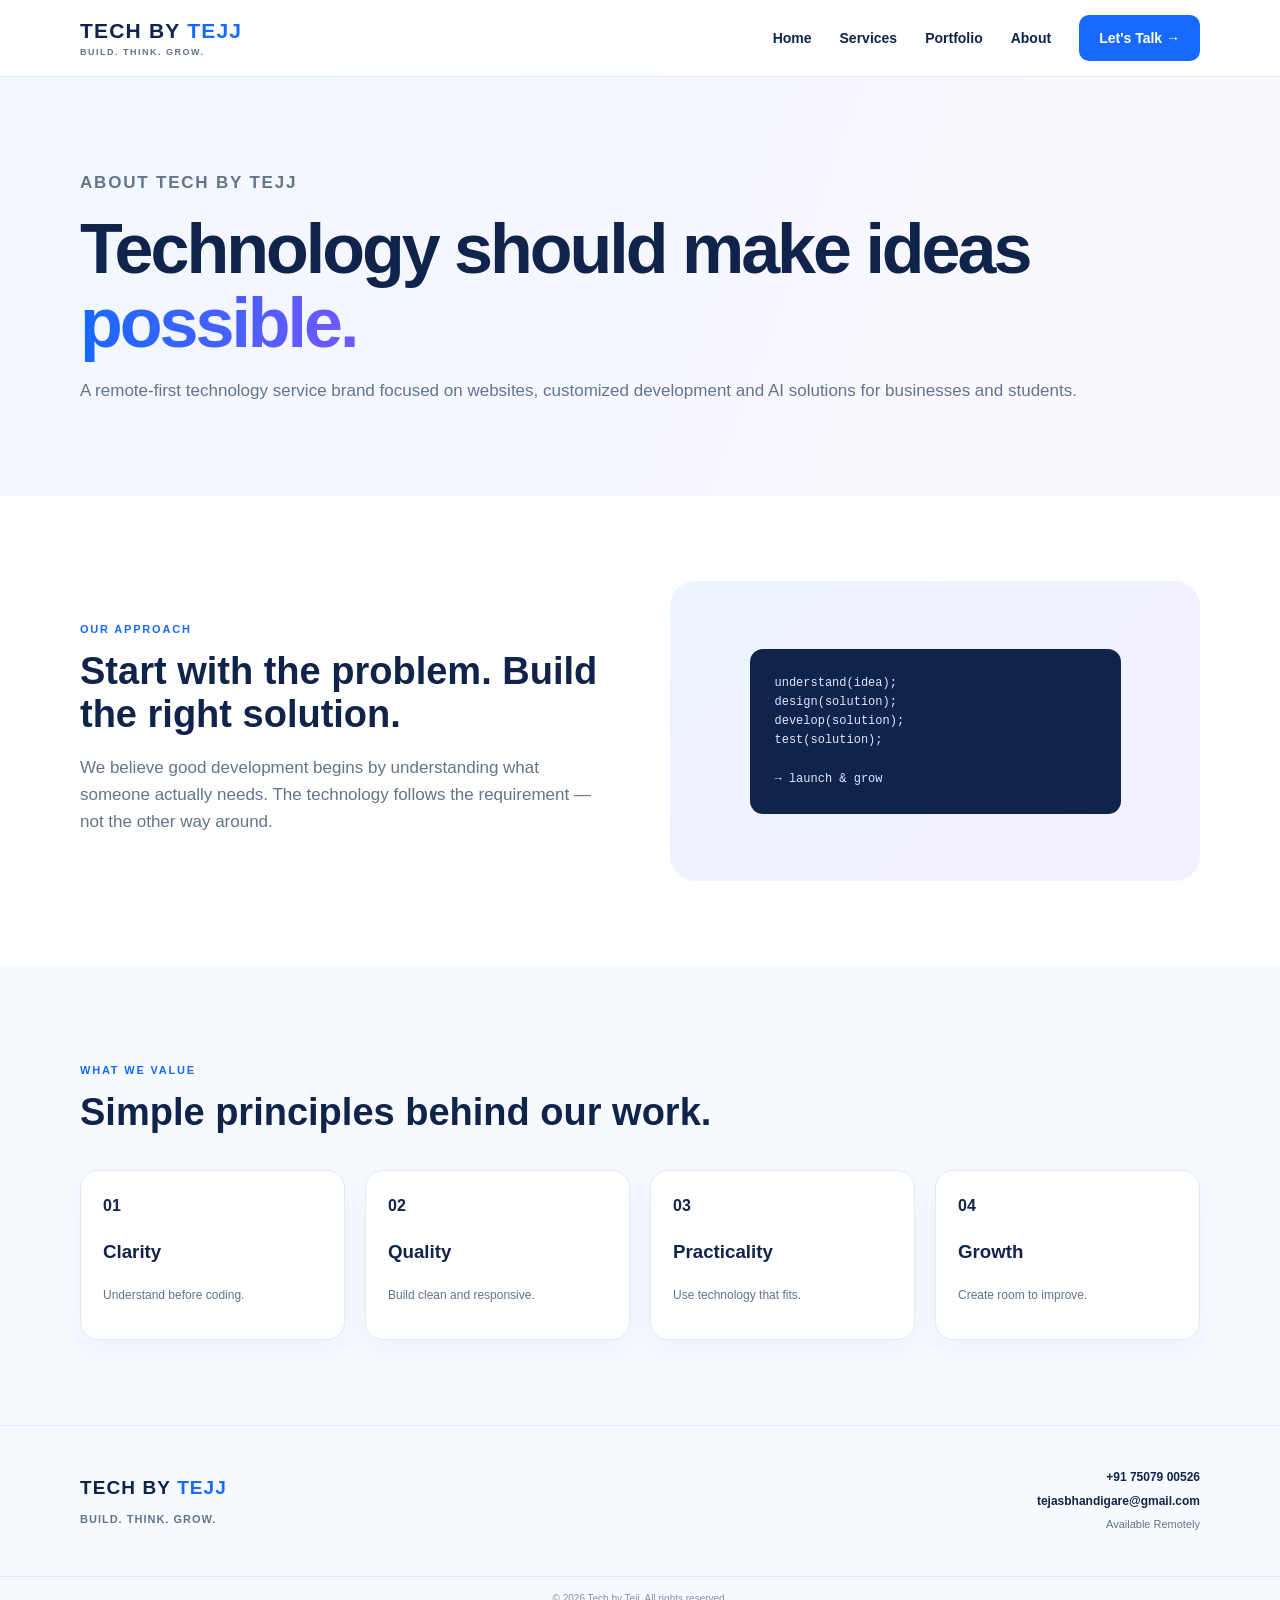
==== about.html @ 1bf809b0 "chnages" ====
<!doctype html>
<html>

<head>
    <meta charset="utf-8">
    <meta name="viewport" content="width=device-width,initial-scale=1">
    <meta name="description" content="Tech by Tejj — Build. Think. Grow.">
    <title>About — Tech by Tejj</title>
    <link rel="stylesheet" href="css/style.css">
</head>

<body>
    <header class="nav-wrap">
        <nav class="nav container"><a class="brand" href="index.html">
    <span class="brand-name">
        TECH BY <span>TEJJ</span>
    </span>
    <small>Build. Think. Grow.</small>
</a><button class="menu">☰</button>
            <div class="nav-links"><a href="index.html">Home</a><a href="services.html">Services</a><a
                    href="portfolio.html">Portfolio</a><a href="about.html">About</a><a class="nav-cta"
                    href="contact.html">Let's Talk →</a></div>
        </nav>
    </header>
    <main>
        <section class="page-hero">
            <div class="container">
                <p class="eyebrow">ABOUT TECH BY TEJJ</p>
                <h1>Technology should make ideas <span class="gradient">possible.</span></h1>
                <p>A remote-first technology service brand focused on websites, customized development and AI solutions
                    for businesses and students.</p>
            </div>
        </section>
        <section class="section">
            <div class="container split">
                <div>
                    <p class="eyebrow">OUR APPROACH</p>
                    <h2>Start with the problem. Build the right solution.</h2>
                    <p class="muted">We believe good development begins by understanding what someone actually needs.
                        The technology follows the requirement — not the other way around.</p>
                </div>
                <div class="code-art">
                    <div class="code">
                        understand(idea);<br>design(solution);<br>develop(solution);<br>test(solution);<br><br>→ launch
                        & grow</div>
                </div>
            </div>
        </section>
        <section class="section soft">
            <div class="container">
                <div class="head">
                    <p class="eyebrow">WHAT WE VALUE</p>
                    <h2>Simple principles behind our work.</h2>
                </div>
                <div class="values">
                    <div class="value"><b>01</b>
                        <h3>Clarity</h3>
                        <p>Understand before coding.</p>
                    </div>
                    <div class="value"><b>02</b>
                        <h3>Quality</h3>
                        <p>Build clean and responsive.</p>
                    </div>
                    <div class="value"><b>03</b>
                        <h3>Practicality</h3>
                        <p>Use technology that fits.</p>
                    </div>
                    <div class="value"><b>04</b>
                        <h3>Growth</h3>
                        <p>Create room to improve.</p>
                    </div>
                </div>
            </div>
        </section>
    </main>


   <footer class="site-footer">
    <div class="container footer-content">

        <div class="footer-brand">
            <div class="footer-name">TECH BY <span>TEJJ</span></div>
            <p>Build. Think. Grow.</p>
        </div>

        <div class="footer-contact">
            <a href="tel:+917507900526">+91 75079 00526</a>
            <a href="mailto:tejasbhandigare@gmail.com">
                tejasbhandigare@gmail.com
            </a>
            <span>Available Remotely</span>
        </div>

    </div>

    <div class="footer-bottom">
        <div class="container">
            <p>© 2026 Tech by Tejj. All rights reserved.</p>
        </div>
    </div>
</footer>

    <script src="js/main.js"></script>
</body>

</html>
---- css/style.css ----
* {
    box-sizing: border-box
}

body {
    margin: 0;
    font-family: Arial, sans-serif;
    color: #10244b;
    background: #fff;
    line-height: 1.6
}

a {
    text-decoration: none;
    color: inherit
}

.container {
    width: min(1120px, 92%);
    margin: auto
}

.nav-wrap {
    position: sticky;
    top: 0;
    z-index: 10;
    background: #fff;
    border-bottom: 1px solid #e5ebf4
}

.nav {
    height: 76px;
    display: flex;
    align-items: center;
    justify-content: space-between
}

.brand {
    display: inline-flex;
    flex-direction: column;
    align-items: flex-start;
    text-decoration: none;
    line-height: 1;
}

.brand-name {
    font-family: "Inter", "Segoe UI", Arial, sans-serif;
    font-size: 21px;
    font-weight: 800;
    letter-spacing: 1.2px;
    color: #10244b;
    white-space: nowrap;
}

.brand-name span {
    color: #1769ff;
}

.brand small {
    margin-top: 7px;
    font-family: "Inter", "Segoe UI", Arial, sans-serif;
    font-size: 9px;
    font-weight: 600;
    letter-spacing: 1.5px;
    color: #64748b;
    text-transform: uppercase;
}

.nav-links {
    display: flex;
    gap: 28px;
    align-items: center;
    font-size: 14px;
    font-weight: 700
}

.nav-links a:hover {
    color: #1769ff
}

.nav-cta,
.btn.primary {
    background: #1769ff;
    color: white;
    padding: 12px 20px;
    border-radius: 10px
}

.menu {
    display: none;
    border: 0;
    background: none;
    font-size: 24px
}

.hero {
    padding: 90px 0;
    background: radial-gradient(circle at 85% 20%, #eaf2ff, transparent 30%), #fff
}

.hero-grid,
.split,
.contact-grid {
    display: grid;
    grid-template-columns: 1fr 1fr;
    gap: 60px;
    align-items: center
}

.eyebrow {
    color: #1769ff;
    font-size: 11px;
    font-weight: 900;
    letter-spacing: 1.8px
}

.hero h1,
.page-hero h1 {
    font-size: clamp(44px, 6vw, 70px);
    line-height: 1.05;
    letter-spacing: -3px;
    margin: 12px 0
}

.gradient {
    background: linear-gradient(90deg, #1769ff, #7357ff);
    -webkit-background-clip: text;
    color: transparent
}

.hero p,
.page-hero p,
.muted {
    color: #64748b;
    font-size: 17px
}

.actions {
    display: flex;
    gap: 12px;
    margin: 28px 0
}

.btn {
    display: inline-block;
    padding: 13px 20px;
    border-radius: 10px;
    font-weight: 800;
    font-size: 13px;
    border: 1px solid #ccd8e8
}

.btn.secondary {
    background: white
}

.visual {
    height: 400px;
    position: relative;
    background: linear-gradient(135deg, #edf5ff, #f5efff);
    border-radius: 28px
}

.browser {
    position: absolute;
    top: 60px;
    left: 8%;
    width: 82%;
    height: 255px;
    background: white;
    border-radius: 15px;
    box-shadow: 0 20px 50px #234b7a18;
    padding: 25px
}

.browser h3 {
    font-size: 28px;
    margin: 25px 0 5px
}

.browser p {
    font-size: 11px
}

.browser button {
    background: #1769ff;
    color: white;
    border: 0;
    padding: 8px 12px;
    border-radius: 6px
}

.float {
    position: absolute;
    background: #fff;
    padding: 12px;
    border-radius: 10px;
    box-shadow: 0 12px 30px #234b7a20;
    font-size: 11px;
    font-weight: bold
}

.f1 {
    right: 0;
    top: 35px
}

.f2 {
    left: 0;
    bottom: 35px
}

.f3 {
    right: 25px;
    bottom: 10px
}

.section {
    padding: 85px 0
}

.soft {
    background: #f7faff
}

.head {
    max-width: 700px;
    margin-bottom: 35px
}

.head h2,
.split h2,
.cta h2 {
    font-size: 38px;
    line-height: 1.15;
    margin: 5px 0 12px
}

.paths,
.service-grid,
.portfolio,
.values,
.process {
    display: grid;
    gap: 20px
}

.paths {
    grid-template-columns: repeat(3, 1fr)
}

.path,
.service,
.project,
.value,
.step,
.detail,
.form {
    background: #fff;
    border: 1px solid #e3eaf4;
    border-radius: 18px;
    box-shadow: 0 10px 30px #234b7a0b
}

.path {
    padding: 27px
}

.path-icon {
    font-size: 28px
}

.path h3 {
    margin: 12px 0 5px
}

.path p,
.path li,
.service p,
.project p,
.value p,
.step p,
.detail p {
    font-size: 12px;
    color: #64748b
}

.path ul {
    min-height: 80px
}

.path a {
    color: #1769ff;
    font-size: 12px;
    font-weight: bold
}

.service-grid {
    grid-template-columns: repeat(3, 1fr)
}

.service {
    padding: 22px
}

.service span {
    font-size: 10px;
    color: #1769ff;
    font-weight: 900
}

.benefits {
    display: grid;
    grid-template-columns: 1fr 1fr;
    gap: 18px
}

.benefit {
    display: flex;
    gap: 10px
}

.benefit>span {
    background: #edf4ff;
    color: #1769ff;
    padding: 8px;
    border-radius: 8px;
    height: 32px
}

.benefit small {
    display: block;
    color: #64748b;
    font-size: 10px
}

.code-art {
    height: 300px;
    border-radius: 25px;
    background: linear-gradient(135deg, #edf5ff, #f4efff);
    display: grid;
    place-items: center
}

.code {
    width: 70%;
    padding: 25px;
    background: #10244b;
    color: #dbe8ff;
    border-radius: 13px;
    font-family: monospace;
    font-size: 12px
}

.process {
    grid-template-columns: repeat(5, 1fr)
}

.step {
    padding: 20px
}

.step span {
    color: #1769ff;
    font-weight: 900
}

.cta {
    padding: 45px 50px;
    border-radius: 22px;
    background: linear-gradient(105deg, #1769ff, #7357ff);
    color: #fff;
    display: flex;
    justify-content: space-between;
    align-items: center
}

.cta p {
    color: #e8efff
}

.page-hero {
    padding: 75px 0;
    background: linear-gradient(110deg, #f1f6ff, #fbf9ff)
}

.detail {
    display: grid;
    grid-template-columns: 150px 1fr;
    gap: 30px;
    padding: 30px;
    margin-bottom: 20px
}

.detail-icon {
    height: 125px;
    border-radius: 15px;
    background: #edf5ff;
    display: grid;
    place-items: center;
    font-size: 48px
}

.chips {
    display: flex;
    gap: 7px;
    flex-wrap: wrap;
    margin: 15px 0
}

.chips b {
    font-size: 10px;
    background: #f2f6fb;
    padding: 6px 9px;
    border-radius: 20px;
    color: #536682
}

.portfolio {
    grid-template-columns: repeat(3, 1fr)
}

.project {
    overflow: hidden
}

.project-art {
    height: 200px;
    background: linear-gradient(135deg, #edf5ff, #f2edff);
    display: grid;
    place-items: center
}

.mock {
    width: 78%;
    height: 125px;
    background: white;
    border-radius: 9px;
    padding: 17px;
    box-shadow: 0 10px 25px #234b7a18
}

.mock strong {
    font-size: 15px
}

.mock small {
    display: block;
    color: #64748b;
    font-size: 9px;
    margin: 9px 0
}

.mock button {
    border: 0;
    background: #1769ff;
    color: white;
    padding: 6px 9px;
    border-radius: 5px;
    font-size: 8px
}

.project-body {
    padding: 19px
}

.project-body span {
    font-size: 10px;
    color: #1769ff;
    font-weight: 900
}

.values {
    grid-template-columns: repeat(4, 1fr)
}

.value {
    padding: 22px
}

.contact-grid {
    align-items: start
}

.contact-info {
    display: grid;
    gap: 18px;
    margin-top: 25px
}

.contact-info div {
    display: flex;
    gap: 12px
}

.contact-info span {
    background: #edf4ff;
    padding: 10px;
    border-radius: 9px;
    color: #1769ff
}

.contact-info small {
    display: block;
    color: #64748b
}

.form {
    padding: 28px
}

.form label {
    display: block;
    font-size: 11px;
    font-weight: bold;
    margin-bottom: 15px
}

.form input,
.form select,
.form textarea {
    width: 100%;
    margin-top: 6px;
    padding: 11px;
    border: 1px solid #d4dfec;
    border-radius: 8px;
    font: inherit
}

.form-msg {
    color: #16a978;
    font-size: 11px
}

.center {
    text-align: center
}

.site-footer {
    background: #f7faff;
    border-top: 1px solid #e5ebf4;
    margin-top: 0;
}

.footer-content {
    min-height: 150px;
    padding: 35px 0;
    display: flex;
    justify-content: space-between;
    align-items: center;
    gap: 40px;
}

.footer-brand {
    display: flex;
    flex-direction: column;
}

.footer-name {
    font-family: "Inter", "Segoe UI", Arial, sans-serif;
    font-size: 19px;
    font-weight: 800;
    letter-spacing: 1.1px;
    color: #10244b;
}

.footer-name span {
    color: #1769ff;
}

.footer-brand p {
    margin: 7px 0 0;
    font-size: 11px;
    font-weight: 600;
    letter-spacing: 1px;
    color: #64748b;
    text-transform: uppercase;
}

.footer-contact {
    display: flex;
    flex-direction: column;
    align-items: flex-end;
    gap: 5px;
    font-size: 12px;
}

.footer-contact a {
    color: #10244b;
    font-weight: 700;
}

.footer-contact a:hover {
    color: #1769ff;
}

.footer-contact span {
    color: #64748b;
    font-size: 11px;
}

.footer-bottom {
    border-top: 1px solid #e5ebf4;
}

.footer-bottom .container {
    padding: 14px 0;
}

.footer-bottom p {
    margin: 0;
    text-align: center;
    color: #8491a5;
    font-size: 10px;
}
@media(max-width:800px) {
    .nav-links {
        display: none;
        position: absolute;
        top: 76px;
        left: 0;
        right: 0;
        background: #fff;
        padding: 20px;
        flex-direction: column
    }

    .nav-links.open {
        display: flex
    }

    .menu {
        display: block
    }

    .hero-grid,
    .split,
    .contact-grid {
        grid-template-columns: 1fr
    }

    .paths,
    .service-grid,
    .portfolio,
    .values {
        grid-template-columns: 1fr 1fr
    }

    .process {
        grid-template-columns: 1fr 1fr
    }

    .cta {
        flex-direction: column;
        align-items: flex-start
    }

    .footer {
        flex-direction: column;
        gap: 20px
    }
}

@media(max-width:540px) {

    .paths,
    .service-grid,
    .portfolio,
    .values,
    .process,
    .benefits {
        grid-template-columns: 1fr
    }

    .hero {
        padding: 60px 0
    }

    .actions {
        flex-wrap: wrap
    }

    .hero h1,
    .page-hero h1 {
        font-size: 44px
    }

    .detail {
        grid-template-columns: 1fr
    }

    .visual {
        transform: scale(.9)
    }

    .section {
        padding: 60px 0
    }
}
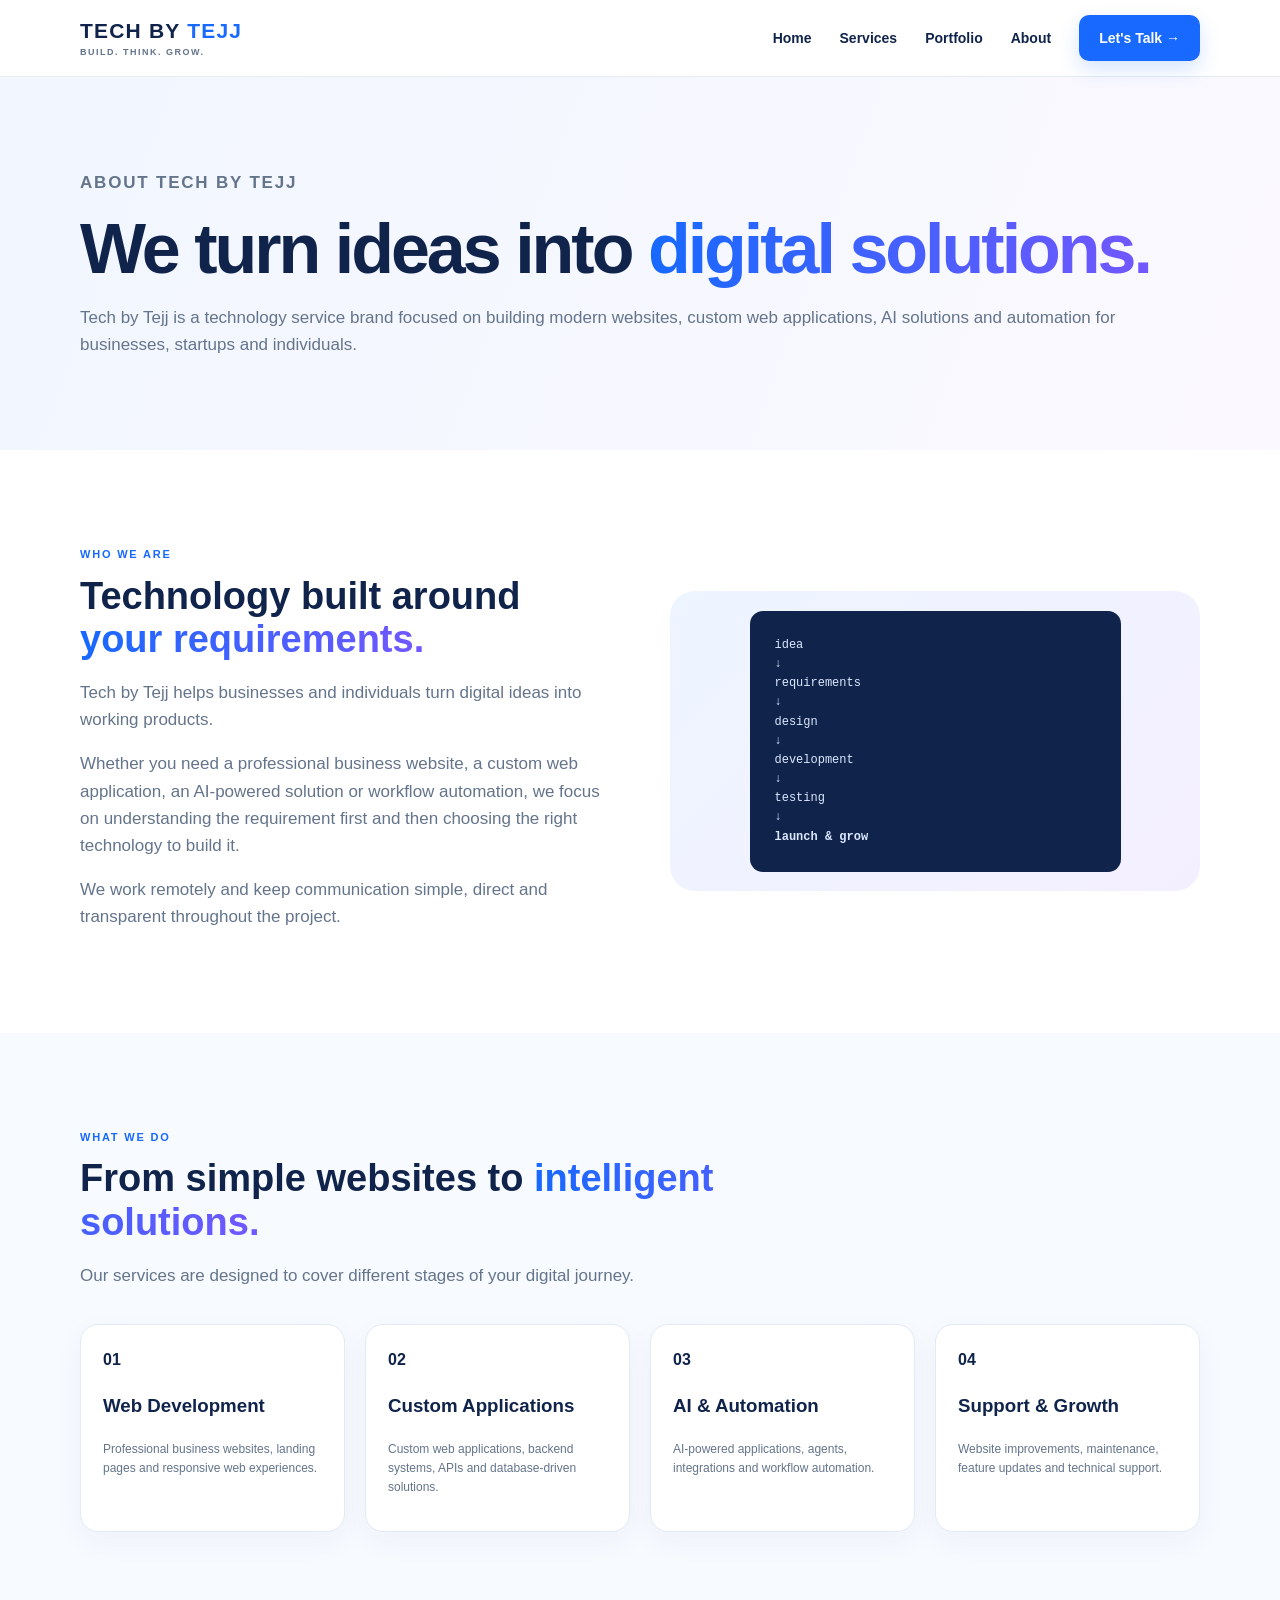
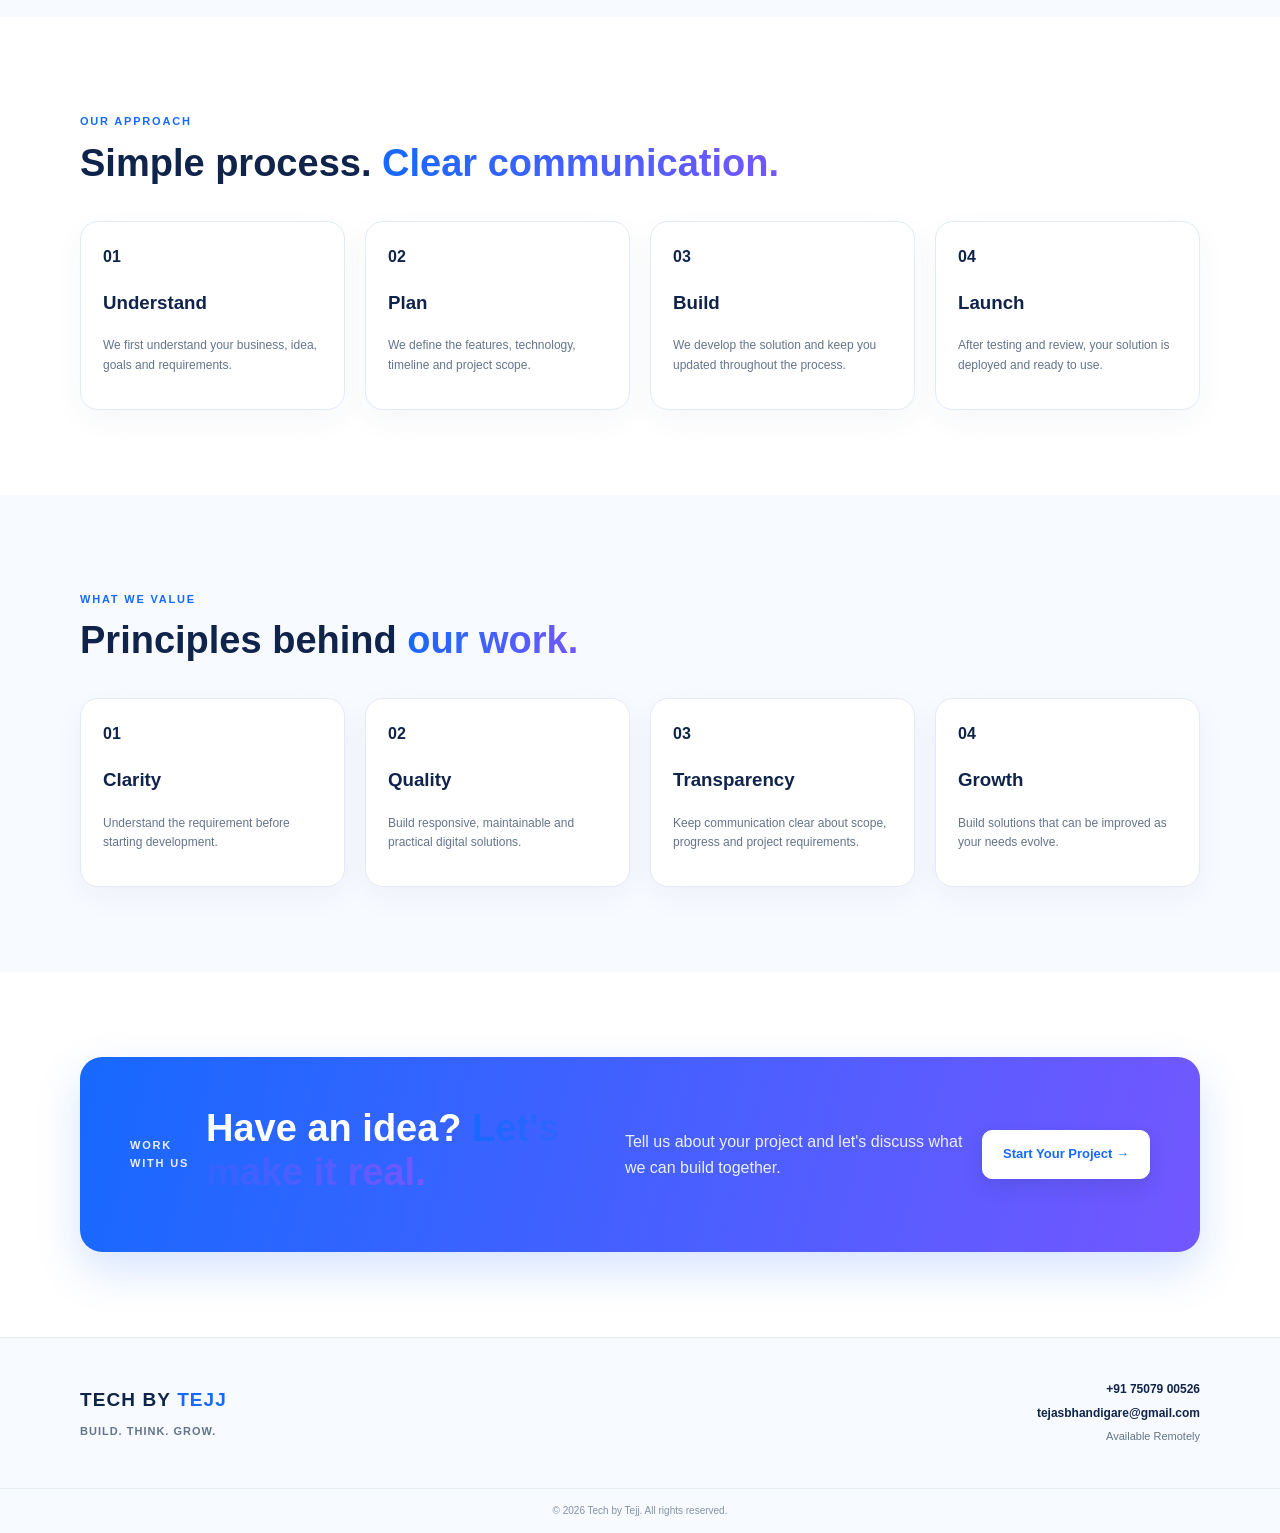
==== commit 1bd53a9f: "updates" ====
--- a/about.html
+++ b/about.html
@@ -1,4 +1,510 @@
 <!doctype html>
+<html lang="en">
+
+<head>
+    <meta charset="utf-8">
+    <meta name="viewport" content="width=device-width,initial-scale=1">
+
+    <meta name="description"
+        content="Learn about Tech by Tejj — a technology service brand building websites, custom web applications, AI solutions and automation for businesses and individuals.">
+
+    <title>About — Tech by Tejj</title>
+
+    <link rel="stylesheet" href="css/style.css">
+</head>
+
+<body>
+
+    <!-- NAVBAR -->
+    <header class="nav-wrap">
+
+        <nav class="nav container">
+
+            <a class="brand" href="index.html">
+
+                <span class="brand-name">
+                    TECH BY <span>TEJJ</span>
+                </span>
+
+                <small>Build. Think. Grow.</small>
+
+            </a>
+
+            <button class="menu">☰</button>
+
+            <div class="nav-links">
+
+                <a href="index.html">Home</a>
+
+                <a href="services.html">Services</a>
+
+                <a href="portfolio.html">Portfolio</a>
+
+                <a href="about.html">About</a>
+
+                <a class="nav-cta" href="contact.html">
+                    Let's Talk →
+                </a>
+
+            </div>
+
+        </nav>
+
+    </header>
+
+
+    <main>
+
+        <!-- HERO -->
+        <section class="page-hero">
+
+            <div class="container">
+
+                <p class="eyebrow">ABOUT TECH BY TEJJ</p>
+
+                <h1>
+                    We turn ideas into
+                    <span class="gradient">digital solutions.</span>
+                </h1>
+
+                <p>
+                    Tech by Tejj is a technology service brand focused on
+                    building modern websites, custom web applications,
+                    AI solutions and automation for businesses,
+                    startups and individuals.
+                </p>
+
+            </div>
+
+        </section>
+
+
+        <!-- WHO WE ARE -->
+        <section class="section">
+
+            <div class="container split">
+
+                <div>
+
+                    <p class="eyebrow">WHO WE ARE</p>
+
+                    <h2>
+                        Technology built around
+                        <span class="gradient">your requirements.</span>
+                    </h2>
+
+                    <p class="muted">
+                        Tech by Tejj helps businesses and individuals
+                        turn digital ideas into working products.
+                    </p>
+
+                    <p class="muted">
+                        Whether you need a professional business website,
+                        a custom web application, an AI-powered solution
+                        or workflow automation, we focus on understanding
+                        the requirement first and then choosing the right
+                        technology to build it.
+                    </p>
+
+                    <p class="muted">
+                        We work remotely and keep communication simple,
+                        direct and transparent throughout the project.
+                    </p>
+
+                </div>
+
+
+                <div class="code-art">
+
+                    <div class="code">
+
+                        idea<br>
+                        ↓<br>
+                        requirements<br>
+                        ↓<br>
+                        design<br>
+                        ↓<br>
+                        development<br>
+                        ↓<br>
+                        testing<br>
+                        ↓<br>
+                        <strong>launch & grow</strong>
+
+                    </div>
+
+                </div>
+
+            </div>
+
+        </section>
+
+
+        <!-- WHAT WE DO -->
+        <section class="section soft">
+
+            <div class="container">
+
+                <div class="head">
+
+                    <div>
+
+                        <p class="eyebrow">WHAT WE DO</p>
+
+                        <h2>
+                            From simple websites to
+                            <span class="gradient">intelligent solutions.</span>
+                        </h2>
+
+                    </div>
+
+                    <p class="muted">
+                        Our services are designed to cover different
+                        stages of your digital journey.
+                    </p>
+
+                </div>
+
+
+                <div class="values">
+
+                    <div class="value">
+
+                        <b>01</b>
+
+                        <h3>Web Development</h3>
+
+                        <p>
+                            Professional business websites,
+                            landing pages and responsive web experiences.
+                        </p>
+
+                    </div>
+
+
+                    <div class="value">
+
+                        <b>02</b>
+
+                        <h3>Custom Applications</h3>
+
+                        <p>
+                            Custom web applications, backend systems,
+                            APIs and database-driven solutions.
+                        </p>
+
+                    </div>
+
+
+                    <div class="value">
+
+                        <b>03</b>
+
+                        <h3>AI & Automation</h3>
+
+                        <p>
+                            AI-powered applications, agents,
+                            integrations and workflow automation.
+                        </p>
+
+                    </div>
+
+
+                    <div class="value">
+
+                        <b>04</b>
+
+                        <h3>Support & Growth</h3>
+
+                        <p>
+                            Website improvements, maintenance,
+                            feature updates and technical support.
+                        </p>
+
+                    </div>
+
+                </div>
+
+            </div>
+
+        </section>
+
+
+        <!-- OUR APPROACH -->
+        <section class="section">
+
+            <div class="container">
+
+                <div class="head">
+
+                    <div>
+
+                        <p class="eyebrow">OUR APPROACH</p>
+
+                        <h2>
+                            Simple process.
+                            <span class="gradient">Clear communication.</span>
+                        </h2>
+
+                    </div>
+
+                </div>
+
+
+                <div class="values">
+
+                    <div class="value">
+
+                        <b>01</b>
+
+                        <h3>Understand</h3>
+
+                        <p>
+                            We first understand your business,
+                            idea, goals and requirements.
+                        </p>
+
+                    </div>
+
+
+                    <div class="value">
+
+                        <b>02</b>
+
+                        <h3>Plan</h3>
+
+                        <p>
+                            We define the features, technology,
+                            timeline and project scope.
+                        </p>
+
+                    </div>
+
+
+                    <div class="value">
+
+                        <b>03</b>
+
+                        <h3>Build</h3>
+
+                        <p>
+                            We develop the solution and keep you
+                            updated throughout the process.
+                        </p>
+
+                    </div>
+
+
+                    <div class="value">
+
+                        <b>04</b>
+
+                        <h3>Launch</h3>
+
+                        <p>
+                            After testing and review, your solution
+                            is deployed and ready to use.
+                        </p>
+
+                    </div>
+
+                </div>
+
+            </div>
+
+        </section>
+
+
+        <!-- VALUES -->
+        <section class="section soft">
+
+            <div class="container">
+
+                <div class="head">
+
+                    <p class="eyebrow">WHAT WE VALUE</p>
+
+                    <h2>
+                        Principles behind
+                        <span class="gradient">our work.</span>
+                    </h2>
+
+                </div>
+
+
+                <div class="values">
+
+                    <div class="value">
+
+                        <b>01</b>
+
+                        <h3>Clarity</h3>
+
+                        <p>
+                            Understand the requirement before
+                            starting development.
+                        </p>
+
+                    </div>
+
+
+                    <div class="value">
+
+                        <b>02</b>
+
+                        <h3>Quality</h3>
+
+                        <p>
+                            Build responsive, maintainable and
+                            practical digital solutions.
+                        </p>
+
+                    </div>
+
+
+                    <div class="value">
+
+                        <b>03</b>
+
+                        <h3>Transparency</h3>
+
+                        <p>
+                            Keep communication clear about scope,
+                            progress and project requirements.
+                        </p>
+
+                    </div>
+
+
+                    <div class="value">
+
+                        <b>04</b>
+
+                        <h3>Growth</h3>
+
+                        <p>
+                            Build solutions that can be improved
+                            as your needs evolve.
+                        </p>
+
+                    </div>
+
+                </div>
+
+            </div>
+
+        </section>
+
+
+        <!-- CTA -->
+        <section class="section">
+
+            <div class="container">
+
+                <div class="cta">
+
+                    <p class="eyebrow">WORK WITH US</p>
+
+                    <h2>
+                        Have an idea?
+                        <span class="gradient">Let's make it real.</span>
+                    </h2>
+
+                    <p>
+                        Tell us about your project and let's discuss
+                        what we can build together.
+                    </p>
+
+                    <a class="btn white" href="contact.html">
+                        Start Your Project →
+                    </a>
+
+                </div>
+
+            </div>
+
+        </section>
+
+    </main>
+
+
+    <!-- FOOTER -->
+    <footer class="site-footer">
+
+        <div class="container footer-content">
+
+            <div class="footer-brand">
+
+                <div class="footer-name">
+                    TECH BY <span>TEJJ</span>
+                </div>
+
+                <p>Build. Think. Grow.</p>
+
+            </div>
+
+
+            <div class="footer-contact">
+
+                <a href="tel:+917507900526">
+                    +91 75079 00526
+                </a>
+
+                <a href="mailto:tejasbhandigare@gmail.com">
+                    tejasbhandigare@gmail.com
+                </a>
+
+                <span>
+                    Available Remotely
+                </span>
+
+            </div>
+
+        </div>
+
+
+        <div class="footer-bottom">
+
+            <div class="container">
+
+                <p>
+                    © 2026 Tech by Tejj. All rights reserved.
+                </p>
+
+            </div>
+
+        </div>
+
+    </footer>
+
+
+    <script src="js/main.js"></script>
+
+</body>
+
+</html>
+
+
+
+
+
+
+
+
+
+
+
+
+
+
+
+
+
+
+
+
+
+
+<!-- <!doctype html>
 <html>
 
 <head>
@@ -103,4 +609,4 @@
     <script src="js/main.js"></script>
 </body>
 
-</html>+</html> -->
--- a/css/style.css
+++ b/css/style.css
@@ -696,4 +696,973 @@
     .section {
         padding: 60px 0
     }
-}+}
+
+
+/* =========================================================
+   CLIENT CONVERSION / CTA / PRICING IMPROVEMENTS
+   ========================================================= */
+
+/* Stronger interactive buttons */
+.btn,
+.nav-cta {
+    transition: transform .2s ease, box-shadow .2s ease, background .2s ease, border-color .2s ease;
+}
+
+.btn:hover,
+.nav-cta:hover {
+    transform: translateY(-2px);
+}
+
+.btn.primary,
+.nav-cta {
+    box-shadow: 0 8px 20px rgba(23, 105, 255, .18);
+}
+
+.btn.primary:hover,
+.nav-cta:hover {
+    background: #0f58df;
+    box-shadow: 0 12px 25px rgba(23, 105, 255, .25);
+}
+
+.btn.secondary:hover {
+    border-color: #1769ff;
+    color: #1769ff;
+    box-shadow: 0 8px 20px rgba(35, 75, 122, .08);
+}
+
+/* WhatsApp CTA */
+.btn.whatsapp,
+.whatsapp-btn {
+    background: #20b958;
+    color: #fff;
+    border-color: #20b958;
+    box-shadow: 0 8px 20px rgba(32, 185, 88, .18);
+}
+
+.btn.whatsapp:hover,
+.whatsapp-btn:hover {
+    background: #159447;
+    border-color: #159447;
+    color: #fff;
+    box-shadow: 0 12px 25px rgba(32, 185, 88, .25);
+}
+
+/* Hero action buttons */
+.actions .btn {
+    min-height: 46px;
+    display: inline-flex;
+    align-items: center;
+    justify-content: center;
+}
+
+/* Pricing section */
+.pricing-grid {
+    display: grid;
+    grid-template-columns: repeat(4, 1fr);
+    gap: 20px;
+    align-items: stretch;
+}
+
+.price-card {
+    position: relative;
+    background: #fff;
+    border: 1px solid #e3eaf4;
+    border-radius: 18px;
+    padding: 27px;
+    box-shadow: 0 10px 30px rgba(35, 75, 122, .06);
+    display: flex;
+    flex-direction: column;
+    transition: transform .2s ease, box-shadow .2s ease, border-color .2s ease;
+}
+
+.price-card:hover {
+    transform: translateY(-5px);
+    border-color: #bcd2f7;
+    box-shadow: 0 18px 40px rgba(35, 75, 122, .11);
+}
+
+.price-card.featured {
+    border: 2px solid #1769ff;
+    box-shadow: 0 15px 40px rgba(23, 105, 255, .14);
+}
+
+.price-badge {
+    position: absolute;
+    top: -12px;
+    right: 20px;
+    background: #1769ff;
+    color: #fff;
+    padding: 5px 10px;
+    border-radius: 20px;
+    font-size: 9px;
+    font-weight: 900;
+    letter-spacing: .8px;
+    text-transform: uppercase;
+}
+
+.price-card h3 {
+    margin: 0 0 6px;
+    font-size: 19px;
+}
+
+.price-card .price {
+    margin: 10px 0 4px;
+    font-size: 30px;
+    font-weight: 900;
+    letter-spacing: -1px;
+    color: #10244b;
+}
+
+.price-card .price small {
+    font-size: 11px;
+    font-weight: 600;
+    color: #64748b;
+    letter-spacing: 0;
+}
+
+.price-card .price-note {
+    margin: 0 0 18px;
+    color: #64748b;
+    font-size: 11px;
+}
+
+.price-card ul {
+    margin: 0 0 22px;
+    padding-left: 18px;
+    color: #536682;
+    font-size: 12px;
+    line-height: 1.8;
+}
+
+.price-card li::marker {
+    color: #1769ff;
+}
+
+.price-card .btn {
+    margin-top: auto;
+    text-align: center;
+}
+
+/* Make CTA more conversion-oriented */
+.cta {
+    box-shadow: 0 18px 45px rgba(23, 105, 255, .18);
+}
+
+.cta .btn.white {
+    color: #1769ff;
+    background: #fff;
+    border-color: #fff;
+    box-shadow: 0 8px 20px rgba(16, 36, 75, .12);
+    white-space: nowrap;
+}
+
+.cta .btn.white:hover {
+    color: #0f58df;
+    transform: translateY(-2px);
+    box-shadow: 0 12px 25px rgba(16, 36, 75, .18);
+}
+
+/* Quick contact / WhatsApp block */
+.quick-contact {
+    margin-top: 20px;
+    padding: 18px;
+    background: #f4fbf6;
+    border: 1px solid #d8f0df;
+    border-radius: 14px;
+}
+
+.quick-contact p {
+    margin: 0 0 10px;
+    color: #536682;
+    font-size: 12px;
+}
+
+.quick-contact .whatsapp-btn {
+    display: inline-flex;
+    align-items: center;
+    justify-content: center;
+}
+
+/* Service cards feel more clickable */
+.service,
+.path,
+.project,
+.value {
+    transition: transform .2s ease, box-shadow .2s ease, border-color .2s ease;
+}
+
+.service:hover,
+.path:hover,
+.project:hover,
+.value:hover {
+    transform: translateY(-3px);
+    border-color: #d0def2;
+    box-shadow: 0 16px 35px rgba(35, 75, 122, .09);
+}
+
+/* Better form CTA */
+.form .btn.primary {
+    width: 100%;
+    text-align: center;
+    cursor: pointer;
+}
+
+/* Better mobile CTA / pricing layout */
+@media(max-width:800px) {
+    .pricing-grid {
+        grid-template-columns: 1fr 1fr;
+    }
+
+    .cta {
+        gap: 22px;
+    }
+
+    .cta .btn.white {
+        white-space: normal;
+    }
+}
+
+@media(max-width:540px) {
+    .pricing-grid {
+        grid-template-columns: 1fr;
+    }
+
+    .price-card.featured {
+        transform: none;
+    }
+
+    .actions .btn {
+        width: 100%;
+    }
+
+    .cta {
+        padding: 32px 24px;
+    }
+
+    .quick-contact .whatsapp-btn {
+        width: 100%;
+    }
+}
+
+
+
+
+
+
+
+
+
+
+
+
+
+
+
+
+
+
+
+
+
+
+
+/* * {
+    box-sizing: border-box
+}
+
+body {
+    margin: 0;
+    font-family: Arial, sans-serif;
+    color: #10244b;
+    background: #fff;
+    line-height: 1.6
+}
+
+a {
+    text-decoration: none;
+    color: inherit
+}
+
+.container {
+    width: min(1120px, 92%);
+    margin: auto
+}
+
+.nav-wrap {
+    position: sticky;
+    top: 0;
+    z-index: 10;
+    background: #fff;
+    border-bottom: 1px solid #e5ebf4
+}
+
+.nav {
+    height: 76px;
+    display: flex;
+    align-items: center;
+    justify-content: space-between
+}
+
+.brand {
+    display: inline-flex;
+    flex-direction: column;
+    align-items: flex-start;
+    text-decoration: none;
+    line-height: 1;
+}
+
+.brand-name {
+    font-family: "Inter", "Segoe UI", Arial, sans-serif;
+    font-size: 21px;
+    font-weight: 800;
+    letter-spacing: 1.2px;
+    color: #10244b;
+    white-space: nowrap;
+}
+
+.brand-name span {
+    color: #1769ff;
+}
+
+.brand small {
+    margin-top: 7px;
+    font-family: "Inter", "Segoe UI", Arial, sans-serif;
+    font-size: 9px;
+    font-weight: 600;
+    letter-spacing: 1.5px;
+    color: #64748b;
+    text-transform: uppercase;
+}
+
+.nav-links {
+    display: flex;
+    gap: 28px;
+    align-items: center;
+    font-size: 14px;
+    font-weight: 700
+}
+
+.nav-links a:hover {
+    color: #1769ff
+}
+
+.nav-cta,
+.btn.primary {
+    background: #1769ff;
+    color: white;
+    padding: 12px 20px;
+    border-radius: 10px
+}
+
+.menu {
+    display: none;
+    border: 0;
+    background: none;
+    font-size: 24px
+}
+
+.hero {
+    padding: 90px 0;
+    background: radial-gradient(circle at 85% 20%, #eaf2ff, transparent 30%), #fff
+}
+
+.hero-grid,
+.split,
+.contact-grid {
+    display: grid;
+    grid-template-columns: 1fr 1fr;
+    gap: 60px;
+    align-items: center
+}
+
+.eyebrow {
+    color: #1769ff;
+    font-size: 11px;
+    font-weight: 900;
+    letter-spacing: 1.8px
+}
+
+.hero h1,
+.page-hero h1 {
+    font-size: clamp(44px, 6vw, 70px);
+    line-height: 1.05;
+    letter-spacing: -3px;
+    margin: 12px 0
+}
+
+.gradient {
+    background: linear-gradient(90deg, #1769ff, #7357ff);
+    -webkit-background-clip: text;
+    color: transparent
+}
+
+.hero p,
+.page-hero p,
+.muted {
+    color: #64748b;
+    font-size: 17px
+}
+
+.actions {
+    display: flex;
+    gap: 12px;
+    margin: 28px 0
+}
+
+.btn {
+    display: inline-block;
+    padding: 13px 20px;
+    border-radius: 10px;
+    font-weight: 800;
+    font-size: 13px;
+    border: 1px solid #ccd8e8
+}
+
+.btn.secondary {
+    background: white
+}
+
+.visual {
+    height: 400px;
+    position: relative;
+    background: linear-gradient(135deg, #edf5ff, #f5efff);
+    border-radius: 28px
+}
+
+.browser {
+    position: absolute;
+    top: 60px;
+    left: 8%;
+    width: 82%;
+    height: 255px;
+    background: white;
+    border-radius: 15px;
+    box-shadow: 0 20px 50px #234b7a18;
+    padding: 25px
+}
+
+.browser h3 {
+    font-size: 28px;
+    margin: 25px 0 5px
+}
+
+.browser p {
+    font-size: 11px
+}
+
+.browser button {
+    background: #1769ff;
+    color: white;
+    border: 0;
+    padding: 8px 12px;
+    border-radius: 6px
+}
+
+.float {
+    position: absolute;
+    background: #fff;
+    padding: 12px;
+    border-radius: 10px;
+    box-shadow: 0 12px 30px #234b7a20;
+    font-size: 11px;
+    font-weight: bold
+}
+
+.f1 {
+    right: 0;
+    top: 35px
+}
+
+.f2 {
+    left: 0;
+    bottom: 35px
+}
+
+.f3 {
+    right: 25px;
+    bottom: 10px
+}
+
+.section {
+    padding: 85px 0
+}
+
+.soft {
+    background: #f7faff
+}
+
+.head {
+    max-width: 700px;
+    margin-bottom: 35px
+}
+
+.head h2,
+.split h2,
+.cta h2 {
+    font-size: 38px;
+    line-height: 1.15;
+    margin: 5px 0 12px
+}
+
+.paths,
+.service-grid,
+.portfolio,
+.values,
+.process {
+    display: grid;
+    gap: 20px
+}
+
+.paths {
+    grid-template-columns: repeat(3, 1fr)
+}
+
+.path,
+.service,
+.project,
+.value,
+.step,
+.detail,
+.form {
+    background: #fff;
+    border: 1px solid #e3eaf4;
+    border-radius: 18px;
+    box-shadow: 0 10px 30px #234b7a0b
+}
+
+.path {
+    padding: 27px
+}
+
+.path-icon {
+    font-size: 28px
+}
+
+.path h3 {
+    margin: 12px 0 5px
+}
+
+.path p,
+.path li,
+.service p,
+.project p,
+.value p,
+.step p,
+.detail p {
+    font-size: 12px;
+    color: #64748b
+}
+
+.path ul {
+    min-height: 80px
+}
+
+.path a {
+    color: #1769ff;
+    font-size: 12px;
+    font-weight: bold
+}
+
+.service-grid {
+    grid-template-columns: repeat(3, 1fr)
+}
+
+.service {
+    padding: 22px
+}
+
+.service span {
+    font-size: 10px;
+    color: #1769ff;
+    font-weight: 900
+}
+
+.benefits {
+    display: grid;
+    grid-template-columns: 1fr 1fr;
+    gap: 18px
+}
+
+.benefit {
+    display: flex;
+    gap: 10px
+}
+
+.benefit>span {
+    background: #edf4ff;
+    color: #1769ff;
+    padding: 8px;
+    border-radius: 8px;
+    height: 32px
+}
+
+.benefit small {
+    display: block;
+    color: #64748b;
+    font-size: 10px
+}
+
+.code-art {
+    height: 300px;
+    border-radius: 25px;
+    background: linear-gradient(135deg, #edf5ff, #f4efff);
+    display: grid;
+    place-items: center
+}
+
+.code {
+    width: 70%;
+    padding: 25px;
+    background: #10244b;
+    color: #dbe8ff;
+    border-radius: 13px;
+    font-family: monospace;
+    font-size: 12px
+}
+
+.process {
+    grid-template-columns: repeat(5, 1fr)
+}
+
+.step {
+    padding: 20px
+}
+
+.step span {
+    color: #1769ff;
+    font-weight: 900
+}
+
+.cta {
+    padding: 45px 50px;
+    border-radius: 22px;
+    background: linear-gradient(105deg, #1769ff, #7357ff);
+    color: #fff;
+    display: flex;
+    justify-content: space-between;
+    align-items: center
+}
+
+.cta p {
+    color: #e8efff
+}
+
+.page-hero {
+    padding: 75px 0;
+    background: linear-gradient(110deg, #f1f6ff, #fbf9ff)
+}
+
+.detail {
+    display: grid;
+    grid-template-columns: 150px 1fr;
+    gap: 30px;
+    padding: 30px;
+    margin-bottom: 20px
+}
+
+.detail-icon {
+    height: 125px;
+    border-radius: 15px;
+    background: #edf5ff;
+    display: grid;
+    place-items: center;
+    font-size: 48px
+}
+
+.chips {
+    display: flex;
+    gap: 7px;
+    flex-wrap: wrap;
+    margin: 15px 0
+}
+
+.chips b {
+    font-size: 10px;
+    background: #f2f6fb;
+    padding: 6px 9px;
+    border-radius: 20px;
+    color: #536682
+}
+
+.portfolio {
+    grid-template-columns: repeat(3, 1fr)
+}
+
+.project {
+    overflow: hidden
+}
+
+.project-art {
+    height: 200px;
+    background: linear-gradient(135deg, #edf5ff, #f2edff);
+    display: grid;
+    place-items: center
+}
+
+.mock {
+    width: 78%;
+    height: 125px;
+    background: white;
+    border-radius: 9px;
+    padding: 17px;
+    box-shadow: 0 10px 25px #234b7a18
+}
+
+.mock strong {
+    font-size: 15px
+}
+
+.mock small {
+    display: block;
+    color: #64748b;
+    font-size: 9px;
+    margin: 9px 0
+}
+
+.mock button {
+    border: 0;
+    background: #1769ff;
+    color: white;
+    padding: 6px 9px;
+    border-radius: 5px;
+    font-size: 8px
+}
+
+.project-body {
+    padding: 19px
+}
+
+.project-body span {
+    font-size: 10px;
+    color: #1769ff;
+    font-weight: 900
+}
+
+.values {
+    grid-template-columns: repeat(4, 1fr)
+}
+
+.value {
+    padding: 22px
+}
+
+.contact-grid {
+    align-items: start
+}
+
+.contact-info {
+    display: grid;
+    gap: 18px;
+    margin-top: 25px
+}
+
+.contact-info div {
+    display: flex;
+    gap: 12px
+}
+
+.contact-info span {
+    background: #edf4ff;
+    padding: 10px;
+    border-radius: 9px;
+    color: #1769ff
+}
+
+.contact-info small {
+    display: block;
+    color: #64748b
+}
+
+.form {
+    padding: 28px
+}
+
+.form label {
+    display: block;
+    font-size: 11px;
+    font-weight: bold;
+    margin-bottom: 15px
+}
+
+.form input,
+.form select,
+.form textarea {
+    width: 100%;
+    margin-top: 6px;
+    padding: 11px;
+    border: 1px solid #d4dfec;
+    border-radius: 8px;
+    font: inherit
+}
+
+.form-msg {
+    color: #16a978;
+    font-size: 11px
+}
+
+.center {
+    text-align: center
+}
+
+.site-footer {
+    background: #f7faff;
+    border-top: 1px solid #e5ebf4;
+    margin-top: 0;
+}
+
+.footer-content {
+    min-height: 150px;
+    padding: 35px 0;
+    display: flex;
+    justify-content: space-between;
+    align-items: center;
+    gap: 40px;
+}
+
+.footer-brand {
+    display: flex;
+    flex-direction: column;
+}
+
+.footer-name {
+    font-family: "Inter", "Segoe UI", Arial, sans-serif;
+    font-size: 19px;
+    font-weight: 800;
+    letter-spacing: 1.1px;
+    color: #10244b;
+}
+
+.footer-name span {
+    color: #1769ff;
+}
+
+.footer-brand p {
+    margin: 7px 0 0;
+    font-size: 11px;
+    font-weight: 600;
+    letter-spacing: 1px;
+    color: #64748b;
+    text-transform: uppercase;
+}
+
+.footer-contact {
+    display: flex;
+    flex-direction: column;
+    align-items: flex-end;
+    gap: 5px;
+    font-size: 12px;
+}
+
+.footer-contact a {
+    color: #10244b;
+    font-weight: 700;
+}
+
+.footer-contact a:hover {
+    color: #1769ff;
+}
+
+.footer-contact span {
+    color: #64748b;
+    font-size: 11px;
+}
+
+.footer-bottom {
+    border-top: 1px solid #e5ebf4;
+}
+
+.footer-bottom .container {
+    padding: 14px 0;
+}
+
+.footer-bottom p {
+    margin: 0;
+    text-align: center;
+    color: #8491a5;
+    font-size: 10px;
+}
+@media(max-width:800px) {
+    .nav-links {
+        display: none;
+        position: absolute;
+        top: 76px;
+        left: 0;
+        right: 0;
+        background: #fff;
+        padding: 20px;
+        flex-direction: column
+    }
+
+    .nav-links.open {
+        display: flex
+    }
+
+    .menu {
+        display: block
+    }
+
+    .hero-grid,
+    .split,
+    .contact-grid {
+        grid-template-columns: 1fr
+    }
+
+    .paths,
+    .service-grid,
+    .portfolio,
+    .values {
+        grid-template-columns: 1fr 1fr
+    }
+
+    .process {
+        grid-template-columns: 1fr 1fr
+    }
+
+    .cta {
+        flex-direction: column;
+        align-items: flex-start
+    }
+
+    .footer {
+        flex-direction: column;
+        gap: 20px
+    }
+}
+
+@media(max-width:540px) {
+
+    .paths,
+    .service-grid,
+    .portfolio,
+    .values,
+    .process,
+    .benefits {
+        grid-template-columns: 1fr
+    }
+
+    .hero {
+        padding: 60px 0
+    }
+
+    .actions {
+        flex-wrap: wrap
+    }
+
+    .hero h1,
+    .page-hero h1 {
+        font-size: 44px
+    }
+
+    .detail {
+        grid-template-columns: 1fr
+    }
+
+    .visual {
+        transform: scale(.9)
+    }
+
+    .section {
+        padding: 60px 0
+    }
+} */
--- a/css/style.css
+++ b/css/style.css
@@ -696,4 +696,973 @@
     .section {
         padding: 60px 0
     }
-}+}
+
+
+/* =========================================================
+   CLIENT CONVERSION / CTA / PRICING IMPROVEMENTS
+   ========================================================= */
+
+/* Stronger interactive buttons */
+.btn,
+.nav-cta {
+    transition: transform .2s ease, box-shadow .2s ease, background .2s ease, border-color .2s ease;
+}
+
+.btn:hover,
+.nav-cta:hover {
+    transform: translateY(-2px);
+}
+
+.btn.primary,
+.nav-cta {
+    box-shadow: 0 8px 20px rgba(23, 105, 255, .18);
+}
+
+.btn.primary:hover,
+.nav-cta:hover {
+    background: #0f58df;
+    box-shadow: 0 12px 25px rgba(23, 105, 255, .25);
+}
+
+.btn.secondary:hover {
+    border-color: #1769ff;
+    color: #1769ff;
+    box-shadow: 0 8px 20px rgba(35, 75, 122, .08);
+}
+
+/* WhatsApp CTA */
+.btn.whatsapp,
+.whatsapp-btn {
+    background: #20b958;
+    color: #fff;
+    border-color: #20b958;
+    box-shadow: 0 8px 20px rgba(32, 185, 88, .18);
+}
+
+.btn.whatsapp:hover,
+.whatsapp-btn:hover {
+    background: #159447;
+    border-color: #159447;
+    color: #fff;
+    box-shadow: 0 12px 25px rgba(32, 185, 88, .25);
+}
+
+/* Hero action buttons */
+.actions .btn {
+    min-height: 46px;
+    display: inline-flex;
+    align-items: center;
+    justify-content: center;
+}
+
+/* Pricing section */
+.pricing-grid {
+    display: grid;
+    grid-template-columns: repeat(4, 1fr);
+    gap: 20px;
+    align-items: stretch;
+}
+
+.price-card {
+    position: relative;
+    background: #fff;
+    border: 1px solid #e3eaf4;
+    border-radius: 18px;
+    padding: 27px;
+    box-shadow: 0 10px 30px rgba(35, 75, 122, .06);
+    display: flex;
+    flex-direction: column;
+    transition: transform .2s ease, box-shadow .2s ease, border-color .2s ease;
+}
+
+.price-card:hover {
+    transform: translateY(-5px);
+    border-color: #bcd2f7;
+    box-shadow: 0 18px 40px rgba(35, 75, 122, .11);
+}
+
+.price-card.featured {
+    border: 2px solid #1769ff;
+    box-shadow: 0 15px 40px rgba(23, 105, 255, .14);
+}
+
+.price-badge {
+    position: absolute;
+    top: -12px;
+    right: 20px;
+    background: #1769ff;
+    color: #fff;
+    padding: 5px 10px;
+    border-radius: 20px;
+    font-size: 9px;
+    font-weight: 900;
+    letter-spacing: .8px;
+    text-transform: uppercase;
+}
+
+.price-card h3 {
+    margin: 0 0 6px;
+    font-size: 19px;
+}
+
+.price-card .price {
+    margin: 10px 0 4px;
+    font-size: 30px;
+    font-weight: 900;
+    letter-spacing: -1px;
+    color: #10244b;
+}
+
+.price-card .price small {
+    font-size: 11px;
+    font-weight: 600;
+    color: #64748b;
+    letter-spacing: 0;
+}
+
+.price-card .price-note {
+    margin: 0 0 18px;
+    color: #64748b;
+    font-size: 11px;
+}
+
+.price-card ul {
+    margin: 0 0 22px;
+    padding-left: 18px;
+    color: #536682;
+    font-size: 12px;
+    line-height: 1.8;
+}
+
+.price-card li::marker {
+    color: #1769ff;
+}
+
+.price-card .btn {
+    margin-top: auto;
+    text-align: center;
+}
+
+/* Make CTA more conversion-oriented */
+.cta {
+    box-shadow: 0 18px 45px rgba(23, 105, 255, .18);
+}
+
+.cta .btn.white {
+    color: #1769ff;
+    background: #fff;
+    border-color: #fff;
+    box-shadow: 0 8px 20px rgba(16, 36, 75, .12);
+    white-space: nowrap;
+}
+
+.cta .btn.white:hover {
+    color: #0f58df;
+    transform: translateY(-2px);
+    box-shadow: 0 12px 25px rgba(16, 36, 75, .18);
+}
+
+/* Quick contact / WhatsApp block */
+.quick-contact {
+    margin-top: 20px;
+    padding: 18px;
+    background: #f4fbf6;
+    border: 1px solid #d8f0df;
+    border-radius: 14px;
+}
+
+.quick-contact p {
+    margin: 0 0 10px;
+    color: #536682;
+    font-size: 12px;
+}
+
+.quick-contact .whatsapp-btn {
+    display: inline-flex;
+    align-items: center;
+    justify-content: center;
+}
+
+/* Service cards feel more clickable */
+.service,
+.path,
+.project,
+.value {
+    transition: transform .2s ease, box-shadow .2s ease, border-color .2s ease;
+}
+
+.service:hover,
+.path:hover,
+.project:hover,
+.value:hover {
+    transform: translateY(-3px);
+    border-color: #d0def2;
+    box-shadow: 0 16px 35px rgba(35, 75, 122, .09);
+}
+
+/* Better form CTA */
+.form .btn.primary {
+    width: 100%;
+    text-align: center;
+    cursor: pointer;
+}
+
+/* Better mobile CTA / pricing layout */
+@media(max-width:800px) {
+    .pricing-grid {
+        grid-template-columns: 1fr 1fr;
+    }
+
+    .cta {
+        gap: 22px;
+    }
+
+    .cta .btn.white {
+        white-space: normal;
+    }
+}
+
+@media(max-width:540px) {
+    .pricing-grid {
+        grid-template-columns: 1fr;
+    }
+
+    .price-card.featured {
+        transform: none;
+    }
+
+    .actions .btn {
+        width: 100%;
+    }
+
+    .cta {
+        padding: 32px 24px;
+    }
+
+    .quick-contact .whatsapp-btn {
+        width: 100%;
+    }
+}
+
+
+
+
+
+
+
+
+
+
+
+
+
+
+
+
+
+
+
+
+
+
+
+/* * {
+    box-sizing: border-box
+}
+
+body {
+    margin: 0;
+    font-family: Arial, sans-serif;
+    color: #10244b;
+    background: #fff;
+    line-height: 1.6
+}
+
+a {
+    text-decoration: none;
+    color: inherit
+}
+
+.container {
+    width: min(1120px, 92%);
+    margin: auto
+}
+
+.nav-wrap {
+    position: sticky;
+    top: 0;
+    z-index: 10;
+    background: #fff;
+    border-bottom: 1px solid #e5ebf4
+}
+
+.nav {
+    height: 76px;
+    display: flex;
+    align-items: center;
+    justify-content: space-between
+}
+
+.brand {
+    display: inline-flex;
+    flex-direction: column;
+    align-items: flex-start;
+    text-decoration: none;
+    line-height: 1;
+}
+
+.brand-name {
+    font-family: "Inter", "Segoe UI", Arial, sans-serif;
+    font-size: 21px;
+    font-weight: 800;
+    letter-spacing: 1.2px;
+    color: #10244b;
+    white-space: nowrap;
+}
+
+.brand-name span {
+    color: #1769ff;
+}
+
+.brand small {
+    margin-top: 7px;
+    font-family: "Inter", "Segoe UI", Arial, sans-serif;
+    font-size: 9px;
+    font-weight: 600;
+    letter-spacing: 1.5px;
+    color: #64748b;
+    text-transform: uppercase;
+}
+
+.nav-links {
+    display: flex;
+    gap: 28px;
+    align-items: center;
+    font-size: 14px;
+    font-weight: 700
+}
+
+.nav-links a:hover {
+    color: #1769ff
+}
+
+.nav-cta,
+.btn.primary {
+    background: #1769ff;
+    color: white;
+    padding: 12px 20px;
+    border-radius: 10px
+}
+
+.menu {
+    display: none;
+    border: 0;
+    background: none;
+    font-size: 24px
+}
+
+.hero {
+    padding: 90px 0;
+    background: radial-gradient(circle at 85% 20%, #eaf2ff, transparent 30%), #fff
+}
+
+.hero-grid,
+.split,
+.contact-grid {
+    display: grid;
+    grid-template-columns: 1fr 1fr;
+    gap: 60px;
+    align-items: center
+}
+
+.eyebrow {
+    color: #1769ff;
+    font-size: 11px;
+    font-weight: 900;
+    letter-spacing: 1.8px
+}
+
+.hero h1,
+.page-hero h1 {
+    font-size: clamp(44px, 6vw, 70px);
+    line-height: 1.05;
+    letter-spacing: -3px;
+    margin: 12px 0
+}
+
+.gradient {
+    background: linear-gradient(90deg, #1769ff, #7357ff);
+    -webkit-background-clip: text;
+    color: transparent
+}
+
+.hero p,
+.page-hero p,
+.muted {
+    color: #64748b;
+    font-size: 17px
+}
+
+.actions {
+    display: flex;
+    gap: 12px;
+    margin: 28px 0
+}
+
+.btn {
+    display: inline-block;
+    padding: 13px 20px;
+    border-radius: 10px;
+    font-weight: 800;
+    font-size: 13px;
+    border: 1px solid #ccd8e8
+}
+
+.btn.secondary {
+    background: white
+}
+
+.visual {
+    height: 400px;
+    position: relative;
+    background: linear-gradient(135deg, #edf5ff, #f5efff);
+    border-radius: 28px
+}
+
+.browser {
+    position: absolute;
+    top: 60px;
+    left: 8%;
+    width: 82%;
+    height: 255px;
+    background: white;
+    border-radius: 15px;
+    box-shadow: 0 20px 50px #234b7a18;
+    padding: 25px
+}
+
+.browser h3 {
+    font-size: 28px;
+    margin: 25px 0 5px
+}
+
+.browser p {
+    font-size: 11px
+}
+
+.browser button {
+    background: #1769ff;
+    color: white;
+    border: 0;
+    padding: 8px 12px;
+    border-radius: 6px
+}
+
+.float {
+    position: absolute;
+    background: #fff;
+    padding: 12px;
+    border-radius: 10px;
+    box-shadow: 0 12px 30px #234b7a20;
+    font-size: 11px;
+    font-weight: bold
+}
+
+.f1 {
+    right: 0;
+    top: 35px
+}
+
+.f2 {
+    left: 0;
+    bottom: 35px
+}
+
+.f3 {
+    right: 25px;
+    bottom: 10px
+}
+
+.section {
+    padding: 85px 0
+}
+
+.soft {
+    background: #f7faff
+}
+
+.head {
+    max-width: 700px;
+    margin-bottom: 35px
+}
+
+.head h2,
+.split h2,
+.cta h2 {
+    font-size: 38px;
+    line-height: 1.15;
+    margin: 5px 0 12px
+}
+
+.paths,
+.service-grid,
+.portfolio,
+.values,
+.process {
+    display: grid;
+    gap: 20px
+}
+
+.paths {
+    grid-template-columns: repeat(3, 1fr)
+}
+
+.path,
+.service,
+.project,
+.value,
+.step,
+.detail,
+.form {
+    background: #fff;
+    border: 1px solid #e3eaf4;
+    border-radius: 18px;
+    box-shadow: 0 10px 30px #234b7a0b
+}
+
+.path {
+    padding: 27px
+}
+
+.path-icon {
+    font-size: 28px
+}
+
+.path h3 {
+    margin: 12px 0 5px
+}
+
+.path p,
+.path li,
+.service p,
+.project p,
+.value p,
+.step p,
+.detail p {
+    font-size: 12px;
+    color: #64748b
+}
+
+.path ul {
+    min-height: 80px
+}
+
+.path a {
+    color: #1769ff;
+    font-size: 12px;
+    font-weight: bold
+}
+
+.service-grid {
+    grid-template-columns: repeat(3, 1fr)
+}
+
+.service {
+    padding: 22px
+}
+
+.service span {
+    font-size: 10px;
+    color: #1769ff;
+    font-weight: 900
+}
+
+.benefits {
+    display: grid;
+    grid-template-columns: 1fr 1fr;
+    gap: 18px
+}
+
+.benefit {
+    display: flex;
+    gap: 10px
+}
+
+.benefit>span {
+    background: #edf4ff;
+    color: #1769ff;
+    padding: 8px;
+    border-radius: 8px;
+    height: 32px
+}
+
+.benefit small {
+    display: block;
+    color: #64748b;
+    font-size: 10px
+}
+
+.code-art {
+    height: 300px;
+    border-radius: 25px;
+    background: linear-gradient(135deg, #edf5ff, #f4efff);
+    display: grid;
+    place-items: center
+}
+
+.code {
+    width: 70%;
+    padding: 25px;
+    background: #10244b;
+    color: #dbe8ff;
+    border-radius: 13px;
+    font-family: monospace;
+    font-size: 12px
+}
+
+.process {
+    grid-template-columns: repeat(5, 1fr)
+}
+
+.step {
+    padding: 20px
+}
+
+.step span {
+    color: #1769ff;
+    font-weight: 900
+}
+
+.cta {
+    padding: 45px 50px;
+    border-radius: 22px;
+    background: linear-gradient(105deg, #1769ff, #7357ff);
+    color: #fff;
+    display: flex;
+    justify-content: space-between;
+    align-items: center
+}
+
+.cta p {
+    color: #e8efff
+}
+
+.page-hero {
+    padding: 75px 0;
+    background: linear-gradient(110deg, #f1f6ff, #fbf9ff)
+}
+
+.detail {
+    display: grid;
+    grid-template-columns: 150px 1fr;
+    gap: 30px;
+    padding: 30px;
+    margin-bottom: 20px
+}
+
+.detail-icon {
+    height: 125px;
+    border-radius: 15px;
+    background: #edf5ff;
+    display: grid;
+    place-items: center;
+    font-size: 48px
+}
+
+.chips {
+    display: flex;
+    gap: 7px;
+    flex-wrap: wrap;
+    margin: 15px 0
+}
+
+.chips b {
+    font-size: 10px;
+    background: #f2f6fb;
+    padding: 6px 9px;
+    border-radius: 20px;
+    color: #536682
+}
+
+.portfolio {
+    grid-template-columns: repeat(3, 1fr)
+}
+
+.project {
+    overflow: hidden
+}
+
+.project-art {
+    height: 200px;
+    background: linear-gradient(135deg, #edf5ff, #f2edff);
+    display: grid;
+    place-items: center
+}
+
+.mock {
+    width: 78%;
+    height: 125px;
+    background: white;
+    border-radius: 9px;
+    padding: 17px;
+    box-shadow: 0 10px 25px #234b7a18
+}
+
+.mock strong {
+    font-size: 15px
+}
+
+.mock small {
+    display: block;
+    color: #64748b;
+    font-size: 9px;
+    margin: 9px 0
+}
+
+.mock button {
+    border: 0;
+    background: #1769ff;
+    color: white;
+    padding: 6px 9px;
+    border-radius: 5px;
+    font-size: 8px
+}
+
+.project-body {
+    padding: 19px
+}
+
+.project-body span {
+    font-size: 10px;
+    color: #1769ff;
+    font-weight: 900
+}
+
+.values {
+    grid-template-columns: repeat(4, 1fr)
+}
+
+.value {
+    padding: 22px
+}
+
+.contact-grid {
+    align-items: start
+}
+
+.contact-info {
+    display: grid;
+    gap: 18px;
+    margin-top: 25px
+}
+
+.contact-info div {
+    display: flex;
+    gap: 12px
+}
+
+.contact-info span {
+    background: #edf4ff;
+    padding: 10px;
+    border-radius: 9px;
+    color: #1769ff
+}
+
+.contact-info small {
+    display: block;
+    color: #64748b
+}
+
+.form {
+    padding: 28px
+}
+
+.form label {
+    display: block;
+    font-size: 11px;
+    font-weight: bold;
+    margin-bottom: 15px
+}
+
+.form input,
+.form select,
+.form textarea {
+    width: 100%;
+    margin-top: 6px;
+    padding: 11px;
+    border: 1px solid #d4dfec;
+    border-radius: 8px;
+    font: inherit
+}
+
+.form-msg {
+    color: #16a978;
+    font-size: 11px
+}
+
+.center {
+    text-align: center
+}
+
+.site-footer {
+    background: #f7faff;
+    border-top: 1px solid #e5ebf4;
+    margin-top: 0;
+}
+
+.footer-content {
+    min-height: 150px;
+    padding: 35px 0;
+    display: flex;
+    justify-content: space-between;
+    align-items: center;
+    gap: 40px;
+}
+
+.footer-brand {
+    display: flex;
+    flex-direction: column;
+}
+
+.footer-name {
+    font-family: "Inter", "Segoe UI", Arial, sans-serif;
+    font-size: 19px;
+    font-weight: 800;
+    letter-spacing: 1.1px;
+    color: #10244b;
+}
+
+.footer-name span {
+    color: #1769ff;
+}
+
+.footer-brand p {
+    margin: 7px 0 0;
+    font-size: 11px;
+    font-weight: 600;
+    letter-spacing: 1px;
+    color: #64748b;
+    text-transform: uppercase;
+}
+
+.footer-contact {
+    display: flex;
+    flex-direction: column;
+    align-items: flex-end;
+    gap: 5px;
+    font-size: 12px;
+}
+
+.footer-contact a {
+    color: #10244b;
+    font-weight: 700;
+}
+
+.footer-contact a:hover {
+    color: #1769ff;
+}
+
+.footer-contact span {
+    color: #64748b;
+    font-size: 11px;
+}
+
+.footer-bottom {
+    border-top: 1px solid #e5ebf4;
+}
+
+.footer-bottom .container {
+    padding: 14px 0;
+}
+
+.footer-bottom p {
+    margin: 0;
+    text-align: center;
+    color: #8491a5;
+    font-size: 10px;
+}
+@media(max-width:800px) {
+    .nav-links {
+        display: none;
+        position: absolute;
+        top: 76px;
+        left: 0;
+        right: 0;
+        background: #fff;
+        padding: 20px;
+        flex-direction: column
+    }
+
+    .nav-links.open {
+        display: flex
+    }
+
+    .menu {
+        display: block
+    }
+
+    .hero-grid,
+    .split,
+    .contact-grid {
+        grid-template-columns: 1fr
+    }
+
+    .paths,
+    .service-grid,
+    .portfolio,
+    .values {
+        grid-template-columns: 1fr 1fr
+    }
+
+    .process {
+        grid-template-columns: 1fr 1fr
+    }
+
+    .cta {
+        flex-direction: column;
+        align-items: flex-start
+    }
+
+    .footer {
+        flex-direction: column;
+        gap: 20px
+    }
+}
+
+@media(max-width:540px) {
+
+    .paths,
+    .service-grid,
+    .portfolio,
+    .values,
+    .process,
+    .benefits {
+        grid-template-columns: 1fr
+    }
+
+    .hero {
+        padding: 60px 0
+    }
+
+    .actions {
+        flex-wrap: wrap
+    }
+
+    .hero h1,
+    .page-hero h1 {
+        font-size: 44px
+    }
+
+    .detail {
+        grid-template-columns: 1fr
+    }
+
+    .visual {
+        transform: scale(.9)
+    }
+
+    .section {
+        padding: 60px 0
+    }
+} */
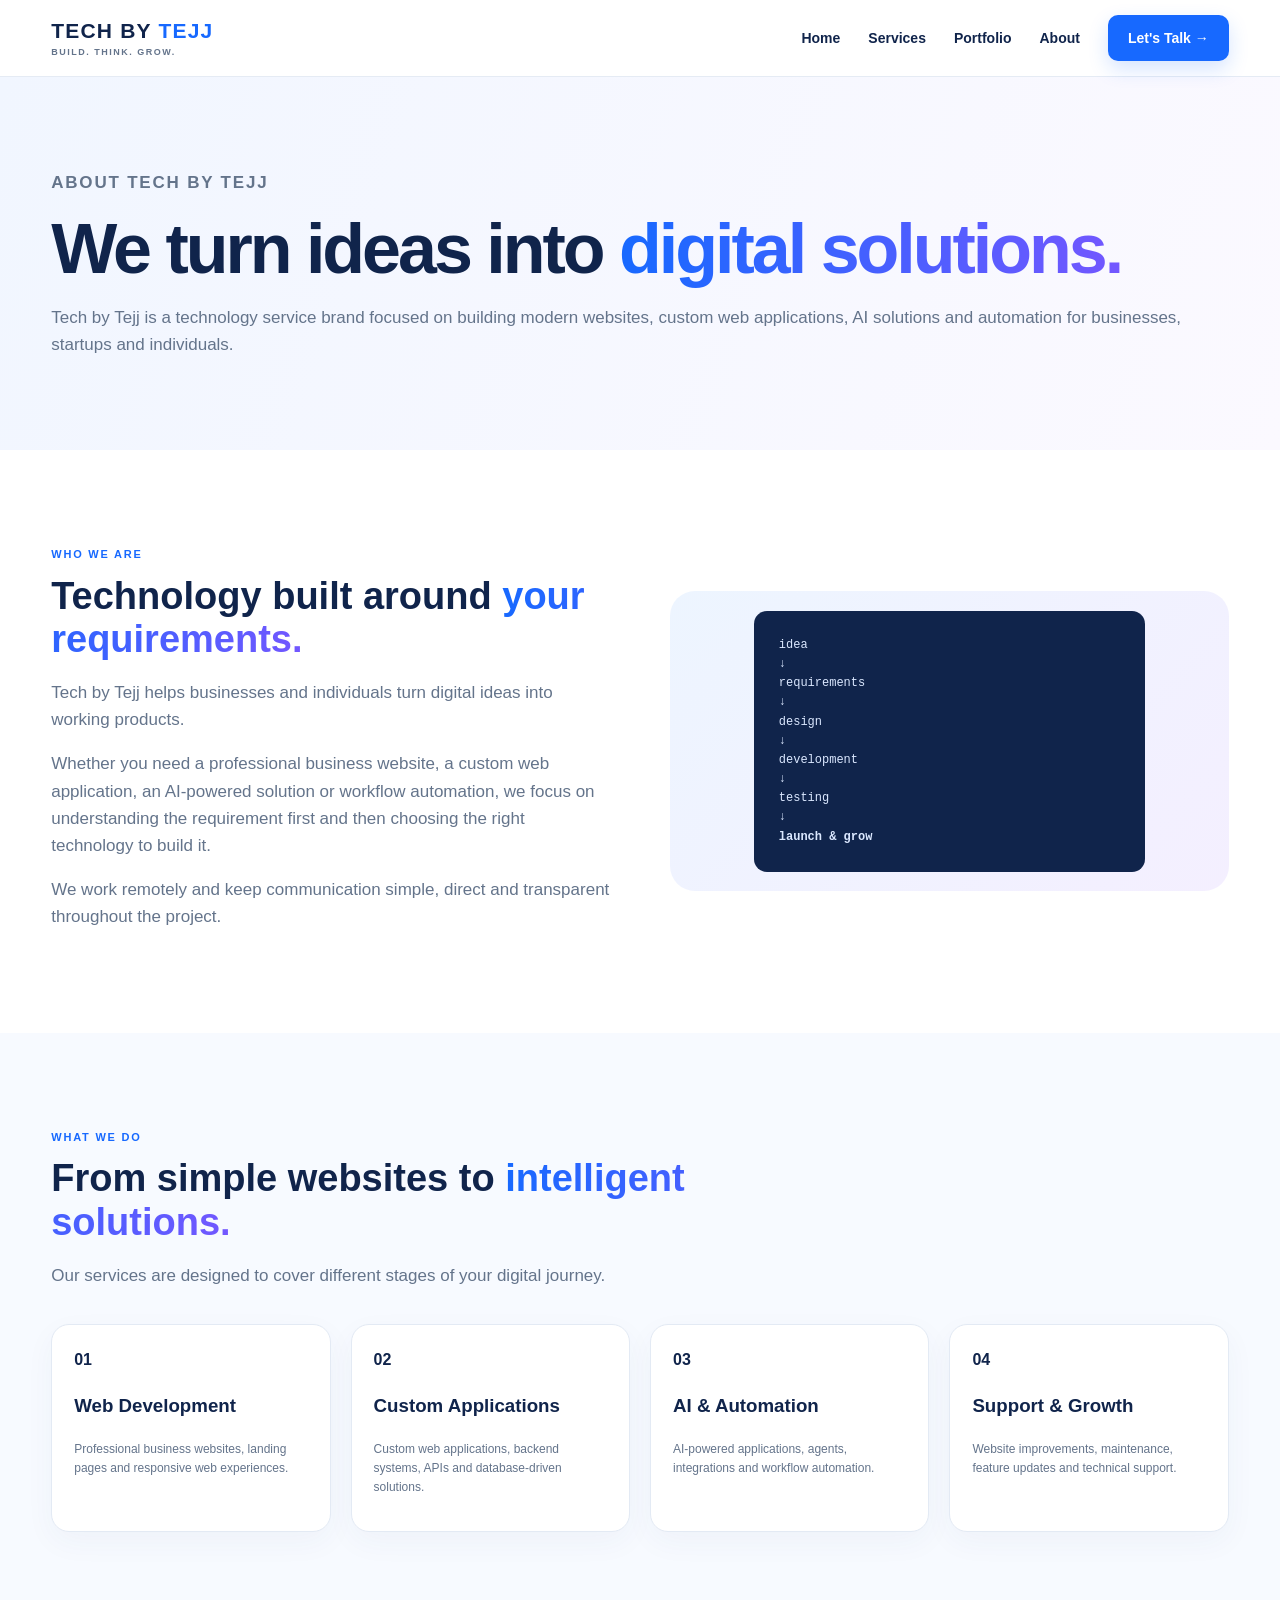
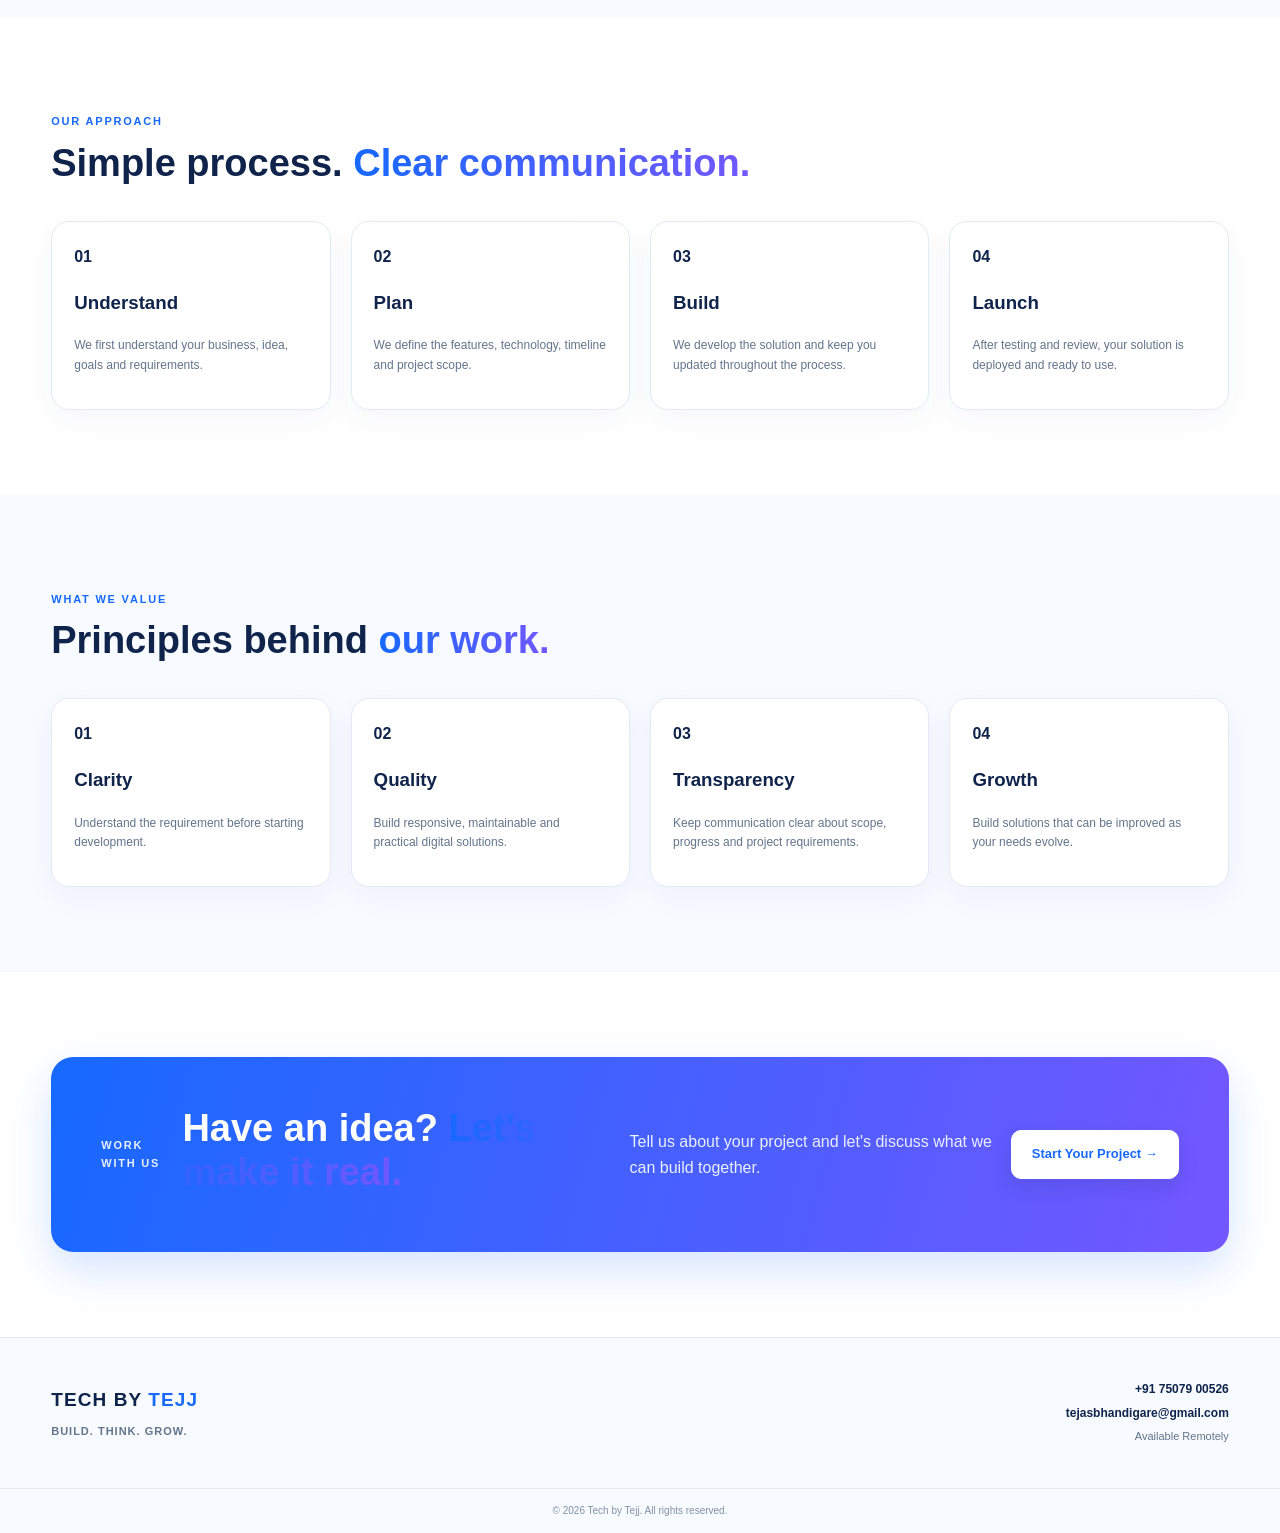
==== commit bba2cc3e: "final head chnage" ====
--- a/about.html
+++ b/about.html
@@ -8,7 +8,7 @@
     <meta name="description"
         content="Learn about Tech by Tejj — a technology service brand building websites, custom web applications, AI solutions and automation for businesses and individuals.">
 
-    <title>About — Tech by Tejj</title>
+    <title>Tech by Tejj</title>
 
     <link rel="stylesheet" href="css/style.css">
 </head>
--- a/css/style.css
+++ b/css/style.css
@@ -15,9 +15,14 @@
     color: inherit
 }
 
-.container {
+/* .container {
     width: min(1120px, 92%);
     margin: auto
+} */
+
+.container {
+    width: min(1200px, 92%);
+    margin: 0 auto;
 }
 
 .nav-wrap {
--- a/css/style.css
+++ b/css/style.css
@@ -15,9 +15,14 @@
     color: inherit
 }
 
-.container {
+/* .container {
     width: min(1120px, 92%);
     margin: auto
+} */
+
+.container {
+    width: min(1200px, 92%);
+    margin: 0 auto;
 }
 
 .nav-wrap {
